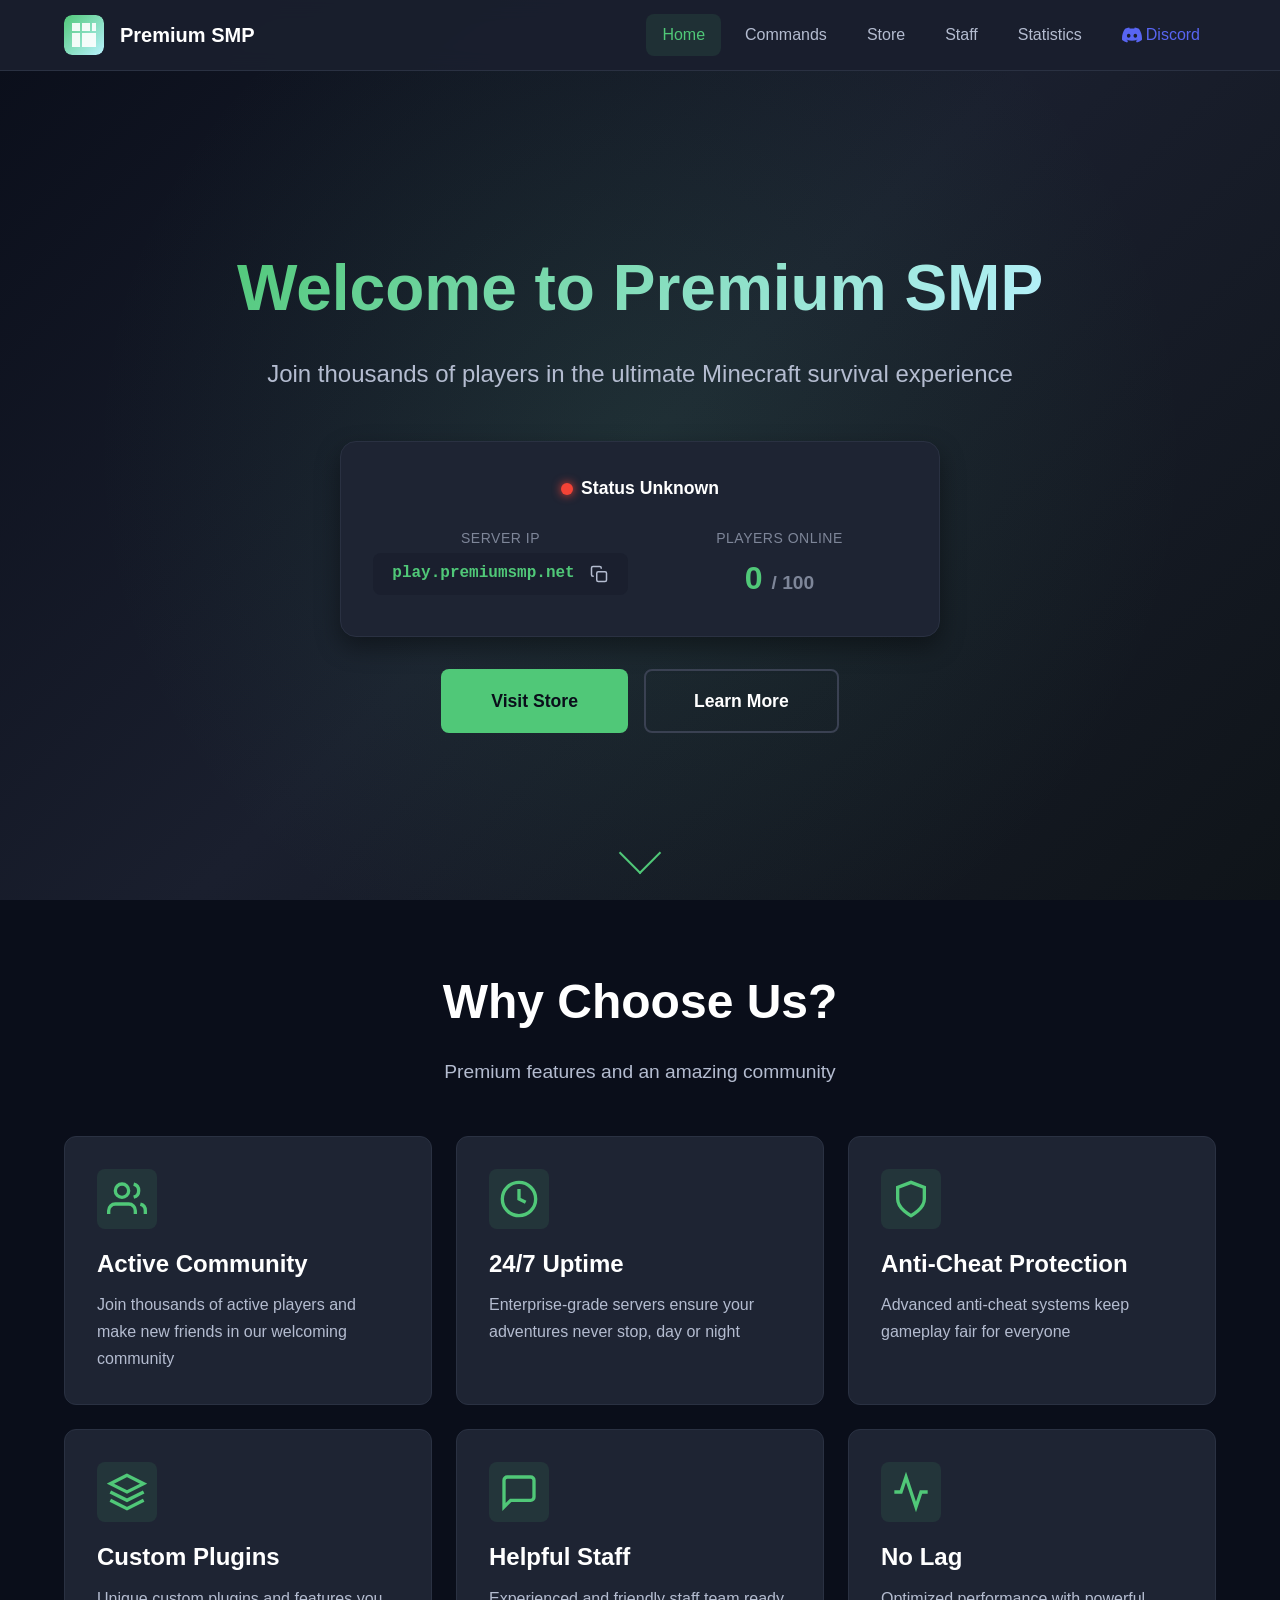
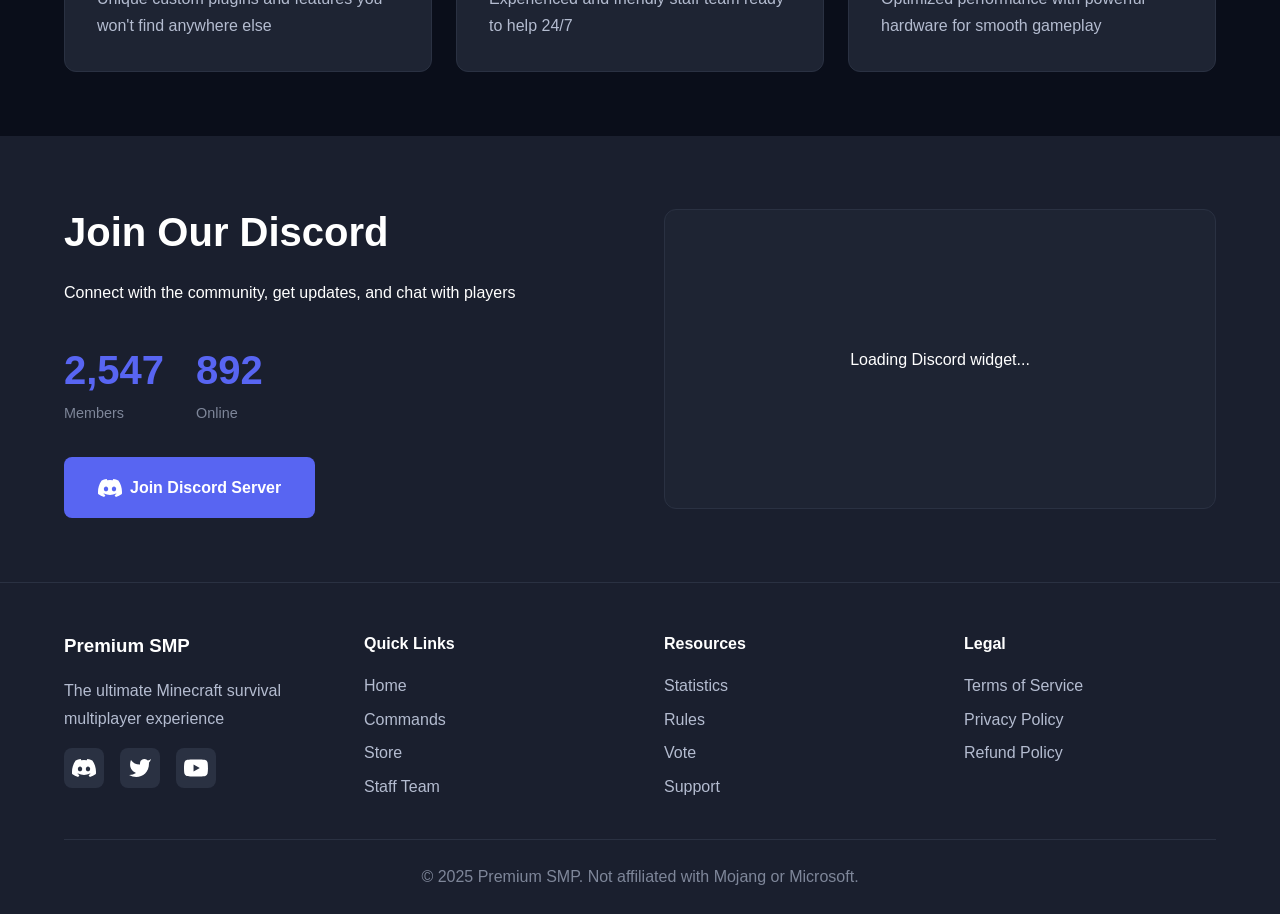
==== index.html @ baafb139 "Finished The full project" ====
<!DOCTYPE html>
<html lang="en">
<head>
    <meta charset="UTF-8">
    <meta name="viewport" content="width=device-width, initial-scale=1.0">
    <meta name="description" content="Join our premium Minecraft SMP server - Active community, custom features, and epic adventures await!">
    <meta name="keywords" content="Minecraft, SMP, server, multiplayer, gaming, community">
    <meta name="author" content="Premium Minecraft SMP">

    <!-- Open Graph Meta Tags for Social Sharing -->
    <meta property="og:title" content="Premium Minecraft SMP - Join Our Community">
    <meta property="og:description" content="Experience the best Minecraft SMP server with custom features, active staff, and an amazing community.">
    <meta property="og:type" content="website">

    <title>Premium Minecraft SMP - Join Our Community</title>
    <link rel="icon" type="image/svg+xml" href="./public/favicon.svg">
    <link rel="stylesheet" href="./style.css">
</head>
<body>
    <!-- Navigation Bar -->
    <nav class="navbar" id="navbar">
        <div class="container nav-container">
            <div class="nav-brand">
                <a href="./index.html"><img src="./public/logo.svg" alt="Server Logo" class="nav-logo"></a>
                <a href="./index.html"><span class="nav-title">Premium SMP</span></a>
            </div>

            <button class="nav-toggle" id="navToggle" aria-label="Toggle navigation">
                <span></span>
                <span></span>
                <span></span>
            </button>

            <ul class="nav-menu" id="navMenu">
                <li><a href="/" class="nav-link active">Home</a></li>
                <li><a href="/commands.html" class="nav-link">Commands</a></li>
                <li><a href="/store.html" class="nav-link">Store</a></li>
                <li><a href="/staff.html" class="nav-link">Staff</a></li>
                <li><a href="/stats.html" class="nav-link">Statistics</a></li>
                <li><a href="#" class="nav-link discord-link" id="discordLink">
                    <svg class="discord-icon" width="20" height="20" viewBox="0 0 24 24" fill="currentColor">
                        <path d="M20.317 4.492c-1.53-.69-3.17-1.2-4.885-1.49a.075.075 0 0 0-.079.036c-.21.369-.444.85-.608 1.23a18.566 18.566 0 0 0-5.487 0 12.36 12.36 0 0 0-.617-1.23A.077.077 0 0 0 8.562 3c-1.714.29-3.354.8-4.885 1.491a.07.07 0 0 0-.032.027C.533 9.093-.32 13.555.099 17.961a.08.08 0 0 0 .031.055 20.03 20.03 0 0 0 5.993 2.98.078.078 0 0 0 .084-.026 13.83 13.83 0 0 0 1.226-1.963.074.074 0 0 0-.041-.104 13.201 13.201 0 0 1-1.872-.878.075.075 0 0 1-.008-.125c.126-.093.252-.19.372-.287a.075.075 0 0 1 .078-.01c3.927 1.764 8.18 1.764 12.061 0a.075.075 0 0 1 .079.009c.12.098.245.195.372.288a.075.075 0 0 1-.006.125c-.598.344-1.22.635-1.873.877a.075.075 0 0 0-.041.105c.36.687.772 1.341 1.225 1.962a.077.077 0 0 0 .084.028 19.963 19.963 0 0 0 6.002-2.981.076.076 0 0 0 .032-.054c.5-5.094-.838-9.52-3.549-13.442a.06.06 0 0 0-.031-.028zM8.02 15.278c-1.182 0-2.157-1.069-2.157-2.38 0-1.312.956-2.38 2.157-2.38 1.21 0 2.176 1.077 2.157 2.38 0 1.312-.956 2.38-2.157 2.38zm7.975 0c-1.183 0-2.157-1.069-2.157-2.38 0-1.312.955-2.38 2.157-2.38 1.21 0 2.176 1.077 2.157 2.38 0 1.312-.946 2.38-2.157 2.38z"/>
                    </svg>
                    Discord
                </a></li>
            </ul>
        </div>
    </nav>

    <!-- Hero Section -->
    <section class="hero">
        <div class="hero-background"></div>
        <div class="container hero-content">
            <h1 class="hero-title">Welcome to Premium SMP</h1>
            <p class="hero-subtitle">Join thousands of players in the ultimate Minecraft survival experience</p>

            <!-- Server Status Card -->
            <div class="server-status-card">
                <div class="status-indicator">
                    <span class="status-dot" id="statusDot"></span>
                    <span class="status-text" id="statusText">Checking...</span>
                </div>

                <div class="server-info">
                    <div class="server-ip">
                        <label>Server IP</label>
                        <div class="ip-container">
                            <code id="serverIp">play.premiumsmp.net</code>
                            <button class="btn-copy" id="copyIpBtn" aria-label="Copy server IP">
                                <svg width="18" height="18" viewBox="0 0 24 24" fill="none" stroke="currentColor" stroke-width="2">
                                    <rect x="9" y="9" width="13" height="13" rx="2" ry="2"></rect>
                                    <path d="M5 15H4a2 2 0 0 1-2-2V4a2 2 0 0 1 2-2h9a2 2 0 0 1 2 2v1"></path>
                                </svg>
                            </button>
                        </div>
                    </div>

                    <div class="player-count">
                        <label>Players Online</label>
                        <div class="count-display">
                            <span class="count" id="playerCount">0</span>
                            <span class="count-max">/ <span id="maxPlayers">100</span></span>
                        </div>
                    </div>
                </div>
            </div>

            <div class="hero-actions">
                <a href="/store.html" class="btn btn-primary btn-large">Visit Store</a>
                <a href="#features" class="btn btn-secondary btn-large">Learn More</a>
            </div>
        </div>

        <!-- Scroll Indicator -->
        <div class="scroll-indicator">
            <div class="scroll-arrow"></div>
        </div>
    </section>

    <!-- Features Section -->
    <section class="section features-section" id="features">
        <div class="container">
            <h2 class="section-title">Why Choose Us?</h2>
            <p class="section-subtitle">Premium features and an amazing community</p>

            <div class="features-grid">
                <div class="feature-card">
                    <div class="feature-icon">
                        <svg width="40" height="40" viewBox="0 0 24 24" fill="none" stroke="currentColor" stroke-width="2">
                            <path d="M17 21v-2a4 4 0 0 0-4-4H5a4 4 0 0 0-4 4v2"></path>
                            <circle cx="9" cy="7" r="4"></circle>
                            <path d="M23 21v-2a4 4 0 0 0-3-3.87"></path>
                            <path d="M16 3.13a4 4 0 0 1 0 7.75"></path>
                        </svg>
                    </div>
                    <h3>Active Community</h3>
                    <p>Join thousands of active players and make new friends in our welcoming community</p>
                </div>

                <div class="feature-card">
                    <div class="feature-icon">
                        <svg width="40" height="40" viewBox="0 0 24 24" fill="none" stroke="currentColor" stroke-width="2">
                            <circle cx="12" cy="12" r="10"></circle>
                            <polyline points="12 6 12 12 16 14"></polyline>
                        </svg>
                    </div>
                    <h3>24/7 Uptime</h3>
                    <p>Enterprise-grade servers ensure your adventures never stop, day or night</p>
                </div>

                <div class="feature-card">
                    <div class="feature-icon">
                        <svg width="40" height="40" viewBox="0 0 24 24" fill="none" stroke="currentColor" stroke-width="2">
                            <path d="M12 22s8-4 8-10V5l-8-3-8 3v7c0 6 8 10 8 10z"></path>
                        </svg>
                    </div>
                    <h3>Anti-Cheat Protection</h3>
                    <p>Advanced anti-cheat systems keep gameplay fair for everyone</p>
                </div>

                <div class="feature-card">
                    <div class="feature-icon">
                        <svg width="40" height="40" viewBox="0 0 24 24" fill="none" stroke="currentColor" stroke-width="2">
                            <polygon points="12 2 2 7 12 12 22 7 12 2"></polygon>
                            <polyline points="2 17 12 22 22 17"></polyline>
                            <polyline points="2 12 12 17 22 12"></polyline>
                        </svg>
                    </div>
                    <h3>Custom Plugins</h3>
                    <p>Unique custom plugins and features you won't find anywhere else</p>
                </div>

                <div class="feature-card">
                    <div class="feature-icon">
                        <svg width="40" height="40" viewBox="0 0 24 24" fill="none" stroke="currentColor" stroke-width="2">
                            <path d="M21 15a2 2 0 0 1-2 2H7l-4 4V5a2 2 0 0 1 2-2h14a2 2 0 0 1 2 2z"></path>
                        </svg>
                    </div>
                    <h3>Helpful Staff</h3>
                    <p>Experienced and friendly staff team ready to help 24/7</p>
                </div>

                <div class="feature-card">
                    <div class="feature-icon">
                        <svg width="40" height="40" viewBox="0 0 24 24" fill="none" stroke="currentColor" stroke-width="2">
                            <polyline points="22 12 18 12 15 21 9 3 6 12 2 12"></polyline>
                        </svg>
                    </div>
                    <h3>No Lag</h3>
                    <p>Optimized performance with powerful hardware for smooth gameplay</p>
                </div>
            </div>
        </div>
    </section>

    <!-- Discord Section -->
    <section class="section discord-section">
        <div class="container">
            <div class="discord-content">
                <div class="discord-info">
                    <h2>Join Our Discord</h2>
                    <p>Connect with the community, get updates, and chat with players</p>

                    <div class="discord-stats">
                        <div class="discord-stat">
                            <span class="stat-value" id="discordMembers">0</span>
                            <span class="stat-label">Members</span>
                        </div>
                        <div class="discord-stat">
                            <span class="stat-value" id="discordOnline">0</span>
                            <span class="stat-label">Online</span>
                        </div>
                    </div>

                    <a href="#" class="btn btn-discord" id="joinDiscordBtn">
                        <svg width="24" height="24" viewBox="0 0 24 24" fill="currentColor">
                            <path d="M20.317 4.492c-1.53-.69-3.17-1.2-4.885-1.49a.075.075 0 0 0-.079.036c-.21.369-.444.85-.608 1.23a18.566 18.566 0 0 0-5.487 0 12.36 12.36 0 0 0-.617-1.23A.077.077 0 0 0 8.562 3c-1.714.29-3.354.8-4.885 1.491a.07.07 0 0 0-.032.027C.533 9.093-.32 13.555.099 17.961a.08.08 0 0 0 .031.055 20.03 20.03 0 0 0 5.993 2.98.078.078 0 0 0 .084-.026 13.83 13.83 0 0 0 1.226-1.963.074.074 0 0 0-.041-.104 13.201 13.201 0 0 1-1.872-.878.075.075 0 0 1-.008-.125c.126-.093.252-.19.372-.287a.075.075 0 0 1 .078-.01c3.927 1.764 8.18 1.764 12.061 0a.075.075 0 0 1 .079.009c.12.098.245.195.372.288a.075.075 0 0 1-.006.125c-.598.344-1.22.635-1.873.877a.075.075 0 0 0-.041.105c.36.687.772 1.341 1.225 1.962a.077.077 0 0 0 .084.028 19.963 19.963 0 0 0 6.002-2.981.076.076 0 0 0 .032-.054c.5-5.094-.838-9.52-3.549-13.442a.06.06 0 0 0-.031-.028zM8.02 15.278c-1.182 0-2.157-1.069-2.157-2.38 0-1.312.956-2.38 2.157-2.38 1.21 0 2.176 1.077 2.157 2.38 0 1.312-.956 2.38-2.157 2.38zm7.975 0c-1.183 0-2.157-1.069-2.157-2.38 0-1.312.955-2.38 2.157-2.38 1.21 0 2.176 1.077 2.157 2.38 0 1.312-.946 2.38-2.157 2.38z"/>
                        </svg>
                        Join Discord Server
                    </a>
                </div>

                <div class="discord-preview">
                    <div class="discord-widget" id="discordWidget">
                        <div class="widget-loading">Loading Discord widget...</div>
                    </div>
                </div>
            </div>
        </div>
    </section>

    <!-- Footer -->
    <footer class="footer">
        <div class="container">
            <div class="footer-content">
                <div class="footer-section">
                    <h3>Premium SMP</h3>
                    <p>The ultimate Minecraft survival multiplayer experience</p>
                    <div class="social-links">
                        <a href="#" aria-label="Discord">
                            <svg width="24" height="24" viewBox="0 0 24 24" fill="currentColor">
                                <path d="M20.317 4.492c-1.53-.69-3.17-1.2-4.885-1.49a.075.075 0 0 0-.079.036c-.21.369-.444.85-.608 1.23a18.566 18.566 0 0 0-5.487 0 12.36 12.36 0 0 0-.617-1.23A.077.077 0 0 0 8.562 3c-1.714.29-3.354.8-4.885 1.491a.07.07 0 0 0-.032.027C.533 9.093-.32 13.555.099 17.961a.08.08 0 0 0 .031.055 20.03 20.03 0 0 0 5.993 2.98.078.078 0 0 0 .084-.026 13.83 13.83 0 0 0 1.226-1.963.074.074 0 0 0-.041-.104 13.201 13.201 0 0 1-1.872-.878.075.075 0 0 1-.008-.125c.126-.093.252-.19.372-.287a.075.075 0 0 1 .078-.01c3.927 1.764 8.18 1.764 12.061 0a.075.075 0 0 1 .079.009c.12.098.245.195.372.288a.075.075 0 0 1-.006.125c-.598.344-1.22.635-1.873.877a.075.075 0 0 0-.041.105c.36.687.772 1.341 1.225 1.962a.077.077 0 0 0 .084.028 19.963 19.963 0 0 0 6.002-2.981.076.076 0 0 0 .032-.054c.5-5.094-.838-9.52-3.549-13.442a.06.06 0 0 0-.031-.028zM8.02 15.278c-1.182 0-2.157-1.069-2.157-2.38 0-1.312.956-2.38 2.157-2.38 1.21 0 2.176 1.077 2.157 2.38 0 1.312-.956 2.38-2.157 2.38zm7.975 0c-1.183 0-2.157-1.069-2.157-2.38 0-1.312.955-2.38 2.157-2.38 1.21 0 2.176 1.077 2.157 2.38 0 1.312-.946 2.38-2.157 2.38z"/>
                            </svg>
                        </a>
                        <a href="#" aria-label="Twitter">
                            <svg width="24" height="24" viewBox="0 0 24 24" fill="currentColor">
                                <path d="M23 3a10.9 10.9 0 01-3.14 1.53 4.48 4.48 0 00-7.86 3v1A10.66 10.66 0 013 4s-4 9 5 13a11.64 11.64 0 01-7 2c9 5 20 0 20-11.5a4.5 4.5 0 00-.08-.83A7.72 7.72 0 0023 3z"/>
                            </svg>
                        </a>
                        <a href="#" aria-label="YouTube">
                            <svg width="24" height="24" viewBox="0 0 24 24" fill="currentColor">
                                <path d="M23.498 6.186a3.016 3.016 0 0 0-2.122-2.136C19.505 3.545 12 3.545 12 3.545s-7.505 0-9.377.505A3.017 3.017 0 0 0 .502 6.186C0 8.07 0 12 0 12s0 3.93.502 5.814a3.016 3.016 0 0 0 2.122 2.136c1.871.505 9.376.505 9.376.505s7.505 0 9.377-.505a3.015 3.015 0 0 0 2.122-2.136C24 15.93 24 12 24 12s0-3.93-.502-5.814zM9.545 15.568V8.432L15.818 12l-6.273 3.568z"/>
                            </svg>
                        </a>
                    </div>
                </div>

                <div class="footer-section">
                    <h4>Quick Links</h4>
                    <ul class="footer-links">
                        <li><a href="/">Home</a></li>
                        <li><a href="/commands.html">Commands</a></li>
                        <li><a href="/store.html">Store</a></li>
                        <li><a href="/staff.html">Staff Team</a></li>
                    </ul>
                </div>

                <div class="footer-section">
                    <h4>Resources</h4>
                    <ul class="footer-links">
                        <li><a href="/stats.html">Statistics</a></li>
                        <li><a href="#">Rules</a></li>
                        <li><a href="#">Vote</a></li>
                        <li><a href="#">Support</a></li>
                    </ul>
                </div>

                <div class="footer-section">
                    <h4>Legal</h4>
                    <ul class="footer-links">
                        <li><a href="#">Terms of Service</a></li>
                        <li><a href="#">Privacy Policy</a></li>
                        <li><a href="#">Refund Policy</a></li>
                    </ul>
                </div>
            </div>

            <div class="footer-bottom">
                <p>&copy; 2025 Premium SMP. Not affiliated with Mojang or Microsoft.</p>
            </div>
        </div>
    </footer>

    <!-- Notification Popup -->
    <div class="notification" id="notification">
        <div class="notification-content">
            <span class="notification-message" id="notificationMessage"></span>
            <button class="notification-close" id="notificationClose">&times;</button>
        </div>
    </div>

    <!-- Announcement Popup -->
    <div class="popup-overlay" id="announcementPopup">
        <div class="popup-content">
            <button class="popup-close" id="popupClose">&times;</button>
            <div class="popup-body">
                <h2>Welcome to Premium SMP!</h2>
                <p>Join our community today and get a special starter kit for free!</p>
                <div class="popup-actions">
                    <a href="/store.html" class="btn btn-primary">Visit Store</a>
                    <button class="btn btn-secondary" id="dismissPopup">Maybe Later</button>
                </div>
            </div>
        </div>
    </div>

    <script src="./main.js"></script>
</body>
</html>
---- style.css ----
:root {
  --color-primary: #50C878;
  --color-primary-dark: #3da860;
  --color-primary-light: #6fd48f;
  --color-secondary: #B9F2FF;
  --color-secondary-dark: #90c9d4;
  --color-accent: #FFD700;
  --color-success: #4CAF50;
  --color-warning: #FF9800;
  --color-error: #F44336;
  --color-discord: #5865F2;
  --color-bg-primary: #0a0e1a;
  --color-bg-secondary: #1a1f2e;
  --color-bg-tertiary: #252b3d;
  --color-bg-card: #1e2433;
  --color-bg-hover: #2a3142;
  --color-text-primary: #ffffff;
  --color-text-secondary: #b4bcd0;
  --color-text-tertiary: #7e8699;
  --color-text-muted: #5a6178;
  --color-border: #2a3142;
  --color-border-light: #3a4152;
  --font-primary: -apple-system, BlinkMacSystemFont, 'Segoe UI', 'Roboto', 'Oxygen', 'Ubuntu', 'Cantarell', 'Fira Sans', 'Droid Sans', 'Helvetica Neue', sans-serif;
  --font-gaming: 'Minecraft', 'Press Start 2P', monospace, var(--font-primary);
  --spacing-xs: 4px;
  --spacing-sm: 8px;
  --spacing-md: 16px;
  --spacing-lg: 24px;
  --spacing-xl: 32px;
  --spacing-2xl: 48px;
  --spacing-3xl: 64px;
  --radius-sm: 4px;
  --radius-md: 8px;
  --radius-lg: 12px;
  --radius-xl: 16px;
  --shadow-sm: 0 1px 3px rgba(0, 0, 0, 0.2);
  --shadow-md: 0 4px 6px rgba(0, 0, 0, 0.3);
  --shadow-lg: 0 10px 25px rgba(0, 0, 0, 0.4);
  --shadow-xl: 0 20px 40px rgba(0, 0, 0, 0.5);
  --transition-fast: 150ms ease;
  --transition-normal: 250ms ease;
  --transition-slow: 350ms ease;
  --z-dropdown: 1000;
  --z-modal: 2000;
  --z-notification: 3000;
  --z-tooltip: 4000;
}

* {
  margin: 0;
  padding: 0;
  box-sizing: border-box;
}

html {
  scroll-behavior: smooth;
  font-size: 16px;
}

body {
  font-family: var(--font-primary);
  background-color: var(--color-bg-primary);
  color: var(--color-text-primary);
  line-height: 1.6;
  overflow-x: hidden;
  -webkit-font-smoothing: antialiased;
  -moz-osx-font-smoothing: grayscale;
}

.container {
  max-width: 1200px;
  margin: 0 auto;
  padding: 0 var(--spacing-lg);
}

img {
  max-width: 100%;
  height: auto;
  display: block;
}

a {
  text-decoration: none;
  color: inherit;
  transition: color var(--transition-fast);
}

button {
  font-family: inherit;
  border: none;
  cursor: pointer;
  transition: all var(--transition-fast);
}

input, textarea, select {
  font-family: inherit;
  font-size: inherit;
}

.navbar {
  position: fixed;
  top: 0;
  left: 0;
  right: 0;
  background: rgba(26, 31, 46, 0.95);
  backdrop-filter: blur(10px);
  border-bottom: 1px solid var(--color-border);
  z-index: 1000;
  transition: background var(--transition-normal);
}

.navbar.scrolled {
  background: rgba(26, 31, 46, 1);
  box-shadow: var(--shadow-md);
}

.nav-container {
  display: flex;
  align-items: center;
  justify-content: space-between;
  height: 70px;
}

.nav-brand {
  display: flex;
  align-items: center;
  gap: var(--spacing-md);
  font-weight: 700;
  font-size: 1.25rem;
}

.nav-logo {
  width: 40px;
  height: 40px;
  border-radius: var(--radius-md);
}

.nav-menu {
  display: flex;
  align-items: center;
  gap: var(--spacing-sm);
  list-style: none;
}

.nav-link {
  padding: var(--spacing-sm) var(--spacing-md);
  border-radius: var(--radius-md);
  color: var(--color-text-secondary);
  font-weight: 500;
  transition: all var(--transition-fast);
  display: flex;
  align-items: center;
  gap: var(--spacing-xs);
}

.nav-link:hover {
  color: var(--color-text-primary);
  background: var(--color-bg-hover);
}

.nav-link.active {
  color: var(--color-primary);
  background: rgba(80, 200, 120, 0.1);
}

.discord-link {
  color: var(--color-discord);
}

.discord-link:hover {
  background: rgba(88, 101, 242, 0.1);
}

.nav-toggle {
  display: none;
  flex-direction: column;
  gap: 5px;
  background: transparent;
  padding: var(--spacing-sm);
}

.nav-toggle span {
  width: 25px;
  height: 2px;
  background: var(--color-text-primary);
  transition: all var(--transition-fast);
  border-radius: 2px;
}

.hero {
  position: relative;
  min-height: 100vh;
  display: flex;
  align-items: center;
  justify-content: center;
  padding-top: 70px;
  overflow: hidden;
}

.hero-background {
  position: absolute;
  top: 0;
  left: 0;
  right: 0;
  bottom: 0;
  background: linear-gradient(135deg, #0a0e1a 0%, #1a1f2e 50%, #0f1419 100%);
  z-index: -1;
}

.hero-background::before {
  content: '';
  position: absolute;
  top: 0;
  left: 0;
  right: 0;
  bottom: 0;
  background: radial-gradient(circle at 50% 50%, rgba(80, 200, 120, 0.1) 0%, transparent 70%);
  animation: pulse 8s ease-in-out infinite;
}

@keyframes pulse {
  0%, 100% { opacity: 0.5; }
  50% { opacity: 1; }
}

.hero-content {
  text-align: center;
  z-index: 1;
  padding: var(--spacing-2xl) 0;
}

.hero-title {
  font-size: clamp(2.5rem, 5vw, 4rem);
  font-weight: 800;
  margin-bottom: var(--spacing-md);
  background: linear-gradient(135deg, var(--color-primary), var(--color-secondary));
  -webkit-background-clip: text;
  -webkit-text-fill-color: transparent;
  background-clip: text;
  animation: fadeInUp 0.8s ease;
}

.hero-subtitle {
  font-size: clamp(1.1rem, 2vw, 1.5rem);
  color: var(--color-text-secondary);
  margin-bottom: var(--spacing-2xl);
  animation: fadeInUp 0.8s ease 0.2s both;
}

@keyframes fadeInUp {
  from {
    opacity: 0;
    transform: translateY(30px);
  }
  to {
    opacity: 1;
    transform: translateY(0);
  }
}

.server-status-card {
  background: var(--color-bg-card);
  border: 1px solid var(--color-border);
  border-radius: var(--radius-xl);
  padding: var(--spacing-xl);
  margin: 0 auto var(--spacing-xl);
  max-width: 600px;
  box-shadow: var(--shadow-lg);
  animation: fadeInUp 0.8s ease 0.4s both;
}

.status-indicator {
  display: flex;
  align-items: center;
  justify-content: center;
  gap: var(--spacing-sm);
  margin-bottom: var(--spacing-lg);
}

.status-dot {
  width: 12px;
  height: 12px;
  border-radius: 50%;
  background: var(--color-success);
  box-shadow: 0 0 10px var(--color-success);
  animation: statusPulse 2s ease-in-out infinite;
}

@keyframes statusPulse {
  0%, 100% { opacity: 1; }
  50% { opacity: 0.5; }
}

.status-dot.offline {
  background: var(--color-error);
  box-shadow: 0 0 10px var(--color-error);
}

.status-text {
  font-weight: 600;
  font-size: 1.1rem;
}

.server-info {
  display: grid;
  grid-template-columns: 1fr 1fr;
  gap: var(--spacing-lg);
}

.server-ip label,
.player-count label {
  display: block;
  color: var(--color-text-tertiary);
  font-size: 0.875rem;
  margin-bottom: var(--spacing-xs);
  text-transform: uppercase;
  letter-spacing: 0.5px;
}

.ip-container {
  display: flex;
  align-items: center;
  gap: var(--spacing-sm);
  background: var(--color-bg-secondary);
  padding: var(--spacing-sm) var(--spacing-md);
  border-radius: var(--radius-md);
}

.ip-container code {
  flex: 1;
  font-family: 'Courier New', monospace;
  font-size: 1rem;
  color: var(--color-primary);
  font-weight: 600;
}

.btn-copy {
  background: transparent;
  color: var(--color-text-secondary);
  padding: var(--spacing-xs);
  border-radius: var(--radius-sm);
  display: flex;
  align-items: center;
}

.btn-copy:hover {
  background: var(--color-bg-hover);
  color: var(--color-primary);
}

.count-display {
  font-size: 2rem;
  font-weight: 700;
  color: var(--color-primary);
}

.count-max {
  font-size: 1.2rem;
  color: var(--color-text-tertiary);
}

.hero-actions {
  display: flex;
  gap: var(--spacing-md);
  justify-content: center;
  flex-wrap: wrap;
  animation: fadeInUp 0.8s ease 0.6s both;
}

.btn {
  padding: var(--spacing-md) var(--spacing-xl);
  border-radius: var(--radius-md);
  font-weight: 600;
  font-size: 1rem;
  display: inline-flex;
  align-items: center;
  justify-content: center;
  gap: var(--spacing-sm);
  cursor: pointer;
  transition: all var(--transition-normal);
  border: 2px solid transparent;
  text-align: center;
  white-space: nowrap;
}

.btn-primary {
  background: var(--color-primary);
  color: var(--color-bg-primary);
}

.btn-primary:hover {
  background: var(--color-primary-dark);
  transform: translateY(-2px);
  box-shadow: 0 10px 20px rgba(80, 200, 120, 0.3);
}

.btn-secondary {
  background: transparent;
  border-color: var(--color-border-light);
  color: var(--color-text-primary);
}

.btn-secondary:hover {
  background: var(--color-bg-hover);
  border-color: var(--color-primary);
}

.btn-discord {
  background: var(--color-discord);
  color: white;
}

.btn-discord:hover {
  background: #4752c4;
  transform: translateY(-2px);
  box-shadow: 0 10px 20px rgba(88, 101, 242, 0.3);
}

.btn-large {
  padding: var(--spacing-md) var(--spacing-2xl);
  font-size: 1.1rem;
}

.btn-block {
  width: 100%;
}

.btn:disabled {
  opacity: 0.5;
  cursor: not-allowed;
  transform: none !important;
}

.scroll-indicator {
  position: absolute;
  bottom: var(--spacing-xl);
  left: 50%;
  transform: translateX(-50%);
  animation: bounce 2s infinite;
}

@keyframes bounce {
  0%, 100% { transform: translateX(-50%) translateY(0); }
  50% { transform: translateX(-50%) translateY(-10px); }
}

.scroll-arrow {
  width: 30px;
  height: 30px;
  border-left: 2px solid var(--color-primary);
  border-bottom: 2px solid var(--color-primary);
  transform: rotate(-45deg);
}

.section {
  padding: var(--spacing-3xl) 0;
}

.section-title {
  font-size: clamp(2rem, 4vw, 3rem);
  font-weight: 700;
  text-align: center;
  margin-bottom: var(--spacing-md);
}

.section-subtitle {
  text-align: center;
  color: var(--color-text-secondary);
  font-size: 1.2rem;
  margin-bottom: var(--spacing-2xl);
}

.features-grid {
  display: grid;
  grid-template-columns: repeat(auto-fit, minmax(300px, 1fr));
  gap: var(--spacing-lg);
}

.feature-card {
  background: var(--color-bg-card);
  border: 1px solid var(--color-border);
  border-radius: var(--radius-lg);
  padding: var(--spacing-xl);
  transition: all var(--transition-normal);
}

.feature-card:hover {
  transform: translateY(-5px);
  border-color: var(--color-primary);
  box-shadow: var(--shadow-lg);
}

.feature-icon {
  width: 60px;
  height: 60px;
  background: rgba(80, 200, 120, 0.1);
  border-radius: var(--radius-md);
  display: flex;
  align-items: center;
  justify-content: center;
  margin-bottom: var(--spacing-md);
  color: var(--color-primary);
}

.feature-card h3 {
  font-size: 1.5rem;
  margin-bottom: var(--spacing-sm);
}

.feature-card p {
  color: var(--color-text-secondary);
  line-height: 1.7;
}

.discord-section {
  background: var(--color-bg-secondary);
}

.discord-content {
  display: grid;
  grid-template-columns: 1fr 1fr;
  gap: var(--spacing-2xl);
  align-items: center;
}

.discord-info h2 {
  font-size: 2.5rem;
  margin-bottom: var(--spacing-md);
}

.discord-stats {
  display: flex;
  gap: var(--spacing-xl);
  margin: var(--spacing-xl) 0;
}

.discord-stat {
  display: flex;
  flex-direction: column;
}

.stat-value {
  font-size: 2.5rem;
  font-weight: 700;
  color: var(--color-discord);
}

.stat-label {
  color: var(--color-text-tertiary);
  font-size: 0.9rem;
}

.discord-widget {
  background: var(--color-bg-card);
  border: 1px solid var(--color-border);
  border-radius: var(--radius-lg);
  padding: var(--spacing-xl);
  min-height: 300px;
  display: flex;
  align-items: center;
  justify-content: center;
}

.footer {
  background: var(--color-bg-secondary);
  border-top: 1px solid var(--color-border);
  padding: var(--spacing-2xl) 0 var(--spacing-lg);
}

.footer-content {
  display: grid;
  grid-template-columns: repeat(auto-fit, minmax(200px, 1fr));
  gap: var(--spacing-2xl);
  margin-bottom: var(--spacing-xl);
}

.footer-section h3, .footer-section h4 {
  margin-bottom: var(--spacing-md);
}

.footer-section p {
  color: var(--color-text-secondary);
  line-height: 1.7;
}

.footer-links {
  list-style: none;
}

.footer-links li {
  margin-bottom: var(--spacing-sm);
}

.footer-links a {
  color: var(--color-text-secondary);
  transition: color var(--transition-fast);
}

.footer-links a:hover {
  color: var(--color-primary);
}

.social-links {
  display: flex;
  gap: var(--spacing-md);
  margin-top: var(--spacing-md);
}

.social-links a {
  width: 40px;
  height: 40px;
  background: var(--color-bg-hover);
  border-radius: var(--radius-md);
  display: flex;
  align-items: center;
  justify-content: center;
  transition: all var(--transition-fast);
}

.social-links a:hover {
  background: var(--color-primary);
  transform: translateY(-3px);
}

.footer-bottom {
  text-align: center;
  padding-top: var(--spacing-lg);
  border-top: 1px solid var(--color-border);
  color: var(--color-text-tertiary);
}

.notification {
  position: fixed;
  top: 90px;
  right: var(--spacing-lg);
  background: var(--color-bg-card);
  border: 1px solid var(--color-border);
  border-radius: var(--radius-lg);
  padding: var(--spacing-md) var(--spacing-lg);
  box-shadow: var(--shadow-lg);
  z-index: var(--z-notification);
  transform: translateX(400px);
  transition: transform var(--transition-normal);
  max-width: 350px;
}

.notification.show {
  transform: translateX(0);
}

.notification.success {
  border-color: var(--color-success);
}

.notification.error {
  border-color: var(--color-error);
}

.notification-content {
  display: flex;
  align-items: center;
  justify-content: space-between;
  gap: var(--spacing-md);
}

.notification-close {
  background: transparent;
  color: var(--color-text-secondary);
  font-size: 1.5rem;
  padding: 0;
  width: 24px;
  height: 24px;
  display: flex;
  align-items: center;
  justify-content: center;
  border-radius: var(--radius-sm);
}

.notification-close:hover {
  background: var(--color-bg-hover);
}

.popup-overlay {
  position: fixed;
  top: 0;
  left: 0;
  right: 0;
  bottom: 0;
  background: rgba(0, 0, 0, 0.8);
  z-index: var(--z-modal);
  display: flex;
  align-items: center;
  justify-content: center;
  opacity: 0;
  pointer-events: none;
  transition: opacity var(--transition-normal);
  padding: var(--spacing-lg);
}

.popup-overlay.show {
  opacity: 1;
  pointer-events: auto;
}

.popup-content {
  background: var(--color-bg-card);
  border: 1px solid var(--color-border);
  border-radius: var(--radius-xl);
  max-width: 500px;
  width: 100%;
  position: relative;
  transform: scale(0.9);
  transition: transform var(--transition-normal);
}

.popup-overlay.show .popup-content {
  transform: scale(1);
}

.popup-close {
  position: absolute;
  top: var(--spacing-md);
  right: var(--spacing-md);
  background: var(--color-bg-hover);
  color: var(--color-text-secondary);
  width: 36px;
  height: 36px;
  border-radius: var(--radius-md);
  font-size: 1.5rem;
  display: flex;
  align-items: center;
  justify-content: center;
}

.popup-close:hover {
  background: var(--color-error);
  color: white;
}

.popup-body {
  padding: var(--spacing-2xl);
}

.popup-body h2 {
  margin-bottom: var(--spacing-md);
}

.popup-body p {
  color: var(--color-text-secondary);
  margin-bottom: var(--spacing-xl);
  line-height: 1.7;
}

.popup-actions {
  display: flex;
  gap: var(--spacing-md);
}

.page-header {
  background: var(--color-bg-secondary);
  padding: calc(70px + var(--spacing-2xl)) 0 var(--spacing-2xl);
  text-align: center;
  border-bottom: 1px solid var(--color-border);
}

.page-header h1 {
  font-size: clamp(2rem, 4vw, 3rem);
  margin-bottom: var(--spacing-sm);
}

.page-header p {
  color: var(--color-text-secondary);
  font-size: 1.2rem;
}

.commands-controls {
  display: flex;
  flex-direction: column;
  gap: var(--spacing-lg);
  margin-bottom: var(--spacing-xl);
}

.search-box {
  position: relative;
  max-width: 500px;
  margin: 0 auto;
  width: 100%;
}

.search-icon {
  position: absolute;
  left: var(--spacing-md);
  top: 50%;
  transform: translateY(-50%);
  color: var(--color-text-tertiary);
  pointer-events: none;
}

.search-input {
  width: 100%;
  padding: var(--spacing-md) var(--spacing-md) var(--spacing-md) calc(var(--spacing-md) * 3);
  background: var(--color-bg-card);
  border: 1px solid var(--color-border);
  border-radius: var(--radius-md);
  color: var(--color-text-primary);
  font-size: 1rem;
  transition: all var(--transition-fast);
}

.search-input:focus {
  outline: none;
  border-color: var(--color-primary);
  box-shadow: 0 0 0 3px rgba(80, 200, 120, 0.1);
}

.category-filters {
  display: flex;
  gap: var(--spacing-sm);
  justify-content: center;
  flex-wrap: wrap;
}

.filter-btn, .category-btn, .tab-btn {
  padding: var(--spacing-sm) var(--spacing-lg);
  background: var(--color-bg-card);
  border: 1px solid var(--color-border);
  border-radius: var(--radius-md);
  color: var(--color-text-secondary);
  font-weight: 500;
  transition: all var(--transition-fast);
}

.filter-btn:hover, .category-btn:hover, .tab-btn:hover {
  background: var(--color-bg-hover);
  border-color: var(--color-primary);
  color: var(--color-text-primary);
}

.filter-btn.active, .category-btn.active, .tab-btn.active {
  background: var(--color-primary);
  border-color: var(--color-primary);
  color: var(--color-bg-primary);
}

.commands-list {
  display: grid;
  gap: var(--spacing-md);
}

.command-card {
  background: var(--color-bg-card);
  border: 1px solid var(--color-border);
  border-radius: var(--radius-lg);
  padding: var(--spacing-lg);
  transition: all var(--transition-fast);
}

.command-card:hover {
  border-color: var(--color-primary);
  box-shadow: var(--shadow-md);
}

.command-header {
  display: flex;
  align-items: center;
  justify-content: space-between;
  margin-bottom: var(--spacing-sm);
  flex-wrap: wrap;
  gap: var(--spacing-sm);
}

.command-header h3 {
  color: var(--color-primary);
  font-family: 'Courier New', monospace;
}

.command-badge {
  padding: var(--spacing-xs) var(--spacing-md);
  border-radius: var(--radius-sm);
  font-size: 0.75rem;
  font-weight: 600;
  text-transform: uppercase;
}

.badge-essential {
  background: rgba(80, 200, 120, 0.2);
  color: var(--color-primary);
}

.badge-economy {
  background: rgba(255, 215, 0, 0.2);
  color: var(--color-accent);
}

.badge-teleport {
  background: rgba(185, 242, 255, 0.2);
  color: var(--color-secondary);
}

.badge-social {
  background: rgba(88, 101, 242, 0.2);
  color: var(--color-discord);
}

.badge-admin {
  background: rgba(244, 67, 54, 0.2);
  color: var(--color-error);
}

.command-description {
  color: var(--color-text-secondary);
  margin-bottom: var(--spacing-md);
}

.command-usage, .command-examples {
  margin-top: var(--spacing-sm);
}

.command-usage code, .command-examples code {
  background: var(--color-bg-secondary);
  padding: var(--spacing-xs) var(--spacing-sm);
  border-radius: var(--radius-sm);
  font-family: 'Courier New', monospace;
  color: var(--color-primary);
}

.command-examples ul {
  margin-top: var(--spacing-sm);
  padding-left: var(--spacing-lg);
  color: var(--color-text-tertiary);
}

.no-results {
  text-align: center;
  padding: var(--spacing-3xl) 0;
  color: var(--color-text-tertiary);
}

.no-results svg {
  margin: 0 auto var(--spacing-lg);
  opacity: 0.5;
}

.store-layout {
  display: grid;
  grid-template-columns: 350px 1fr;
  gap: var(--spacing-xl);
  align-items: start;
}

.store-sidebar {
  position: sticky;
  top: 100px;
  display: flex;
  flex-direction: column;
  gap: var(--spacing-lg);
}

.cart-widget {
  background: var(--color-bg-card);
  border: 1px solid var(--color-border);
  border-radius: var(--radius-lg);
  padding: var(--spacing-lg);
}

.cart-header {
  display: flex;
  align-items: center;
  justify-content: space-between;
  margin-bottom: var(--spacing-md);
  padding-bottom: var(--spacing-md);
  border-bottom: 1px solid var(--color-border);
}

.cart-count {
  background: var(--color-primary);
  color: var(--color-bg-primary);
  width: 24px;
  height: 24px;
  border-radius: 50%;
  display: flex;
  align-items: center;
  justify-content: center;
  font-size: 0.875rem;
  font-weight: 700;
}

.cart-items {
  min-height: 100px;
  margin-bottom: var(--spacing-md);
}

.cart-empty {
  text-align: center;
  color: var(--color-text-tertiary);
  padding: var(--spacing-lg) 0;
}

.cart-item {
  display: flex;
  justify-content: space-between;
  align-items: start;
  padding: var(--spacing-sm) 0;
  border-bottom: 1px solid var(--color-border);
  margin-bottom: var(--spacing-sm);
}

.cart-item-info h4 {
  font-size: 0.9rem;
  margin-bottom: var(--spacing-xs);
}

.cart-item-price {
  font-weight: 700;
  color: var(--color-primary);
}

.cart-item-remove {
  background: transparent;
  color: var(--color-error);
  padding: var(--spacing-xs);
  font-size: 1.2rem;
}

.cart-total {
  display: flex;
  justify-content: space-between;
  align-items: center;
  padding: var(--spacing-md) 0;
  border-top: 1px solid var(--color-border);
  font-size: 1.2rem;
  font-weight: 700;
}

.total-price {
  color: var(--color-primary);
}

.store-info h4 {
  margin-bottom: var(--spacing-md);
}

.store-info {
  background: var(--color-bg-card);
  border: 1px solid var(--color-border);
  border-radius: var(--radius-lg);
  padding: var(--spacing-lg);
}

.payment-methods {
  display: flex;
  flex-direction: column;
  gap: var(--spacing-sm);
}

.payment-methods span {
  padding: var(--spacing-sm);
  background: var(--color-bg-secondary);
  border-radius: var(--radius-sm);
  text-align: center;
  font-size: 0.875rem;
}

.store-categories {
  display: flex;
  gap: var(--spacing-sm);
  margin-bottom: var(--spacing-xl);
  flex-wrap: wrap;
}

.products-grid {
  display: grid;
  grid-template-columns: repeat(auto-fill, minmax(300px, 1fr));
  gap: var(--spacing-lg);
}

.product-card {
  background: var(--color-bg-card);
  border: 1px solid var(--color-border);
  border-radius: var(--radius-lg);
  padding: var(--spacing-xl);
  position: relative;
  transition: all var(--transition-normal);
}

.product-card:hover {
  transform: translateY(-5px);
  box-shadow: var(--shadow-lg);
}

.product-badge {
  position: absolute;
  top: var(--spacing-md);
  right: var(--spacing-md);
  background: var(--color-primary);
  color: var(--color-bg-primary);
  padding: var(--spacing-xs) var(--spacing-md);
  border-radius: var(--radius-sm);
  font-size: 0.75rem;
  font-weight: 700;
  text-transform: uppercase;
}

.badge-best {
  background: var(--color-accent);
}

.badge-ultimate {
  background: linear-gradient(135deg, var(--color-primary), var(--color-secondary));
}

.product-header {
  margin-bottom: var(--spacing-lg);
  padding: var(--spacing-lg);
  border-radius: var(--radius-md);
  text-align: center;
}

.rank-vip {
  background: linear-gradient(135deg, rgba(80, 200, 120, 0.2), rgba(80, 200, 120, 0.05));
}

.rank-vip-plus {
  background: linear-gradient(135deg, rgba(255, 215, 0, 0.2), rgba(255, 215, 0, 0.05));
}

.rank-mvp {
  background: linear-gradient(135deg, rgba(185, 242, 255, 0.2), rgba(185, 242, 255, 0.05));
}

.product-header h3 {
  font-size: 1.8rem;
  margin-bottom: var(--spacing-sm);
}

.product-price {
  font-size: 2rem;
  font-weight: 700;
  color: var(--color-primary);
}

.product-description {
  color: var(--color-text-secondary);
  margin-bottom: var(--spacing-md);
  line-height: 1.6;
}

.product-features {
  list-style: none;
  margin-bottom: var(--spacing-lg);
}

.product-features li {
  padding: var(--spacing-sm) 0;
  color: var(--color-text-secondary);
  display: flex;
  align-items: center;
  gap: var(--spacing-sm);
}

.product-features li::before {
  content: '✓';
  color: var(--color-primary);
  font-weight: 700;
}

.modal {
  position: fixed;
  top: 0;
  left: 0;
  right: 0;
  bottom: 0;
  background: rgba(0, 0, 0, 0.8);
  z-index: var(--z-modal);
  display: none;
  align-items: center;
  justify-content: center;
  padding: var(--spacing-lg);
}

.modal.show {
  display: flex;
}

.modal-content {
  background: var(--color-bg-card);
  border: 1px solid var(--color-border);
  border-radius: var(--radius-xl);
  max-width: 600px;
  width: 100%;
  max-height: 90vh;
  overflow-y: auto;
}

.modal-header {
  display: flex;
  align-items: center;
  justify-content: space-between;
  padding: var(--spacing-xl);
  border-bottom: 1px solid var(--color-border);
}

.modal-close {
  background: transparent;
  color: var(--color-text-secondary);
  font-size: 1.5rem;
  width: 32px;
  height: 32px;
  border-radius: var(--radius-md);
  display: flex;
  align-items: center;
  justify-content: center;
}

.modal-close:hover {
  background: var(--color-bg-hover);
}

.modal-body {
  padding: var(--spacing-xl);
}

.form-group {
  margin-bottom: var(--spacing-lg);
}

.form-group label {
  display: block;
  margin-bottom: var(--spacing-sm);
  font-weight: 600;
}

.form-group small {
  display: block;
  margin-top: var(--spacing-xs);
  color: var(--color-text-tertiary);
  font-size: 0.875rem;
}

.form-input {
  width: 100%;
  padding: var(--spacing-md);
  background: var(--color-bg-secondary);
  border: 1px solid var(--color-border);
  border-radius: var(--radius-md);
  color: var(--color-text-primary);
  font-size: 1rem;
  transition: all var(--transition-fast);
}

.form-input:focus {
  outline: none;
  border-color: var(--color-primary);
  box-shadow: 0 0 0 3px rgba(80, 200, 120, 0.1);
}

.payment-options {
  display: flex;
  flex-direction: column;
  gap: var(--spacing-sm);
}

.payment-option {
  display: flex;
  align-items: center;
  gap: var(--spacing-sm);
  padding: var(--spacing-md);
  background: var(--color-bg-secondary);
  border: 1px solid var(--color-border);
  border-radius: var(--radius-md);
  cursor: pointer;
  transition: all var(--transition-fast);
}

.payment-option:hover {
  border-color: var(--color-primary);
}

.payment-option input:checked ~ span {
  color: var(--color-primary);
  font-weight: 600;
}

.checkout-summary {
  background: var(--color-bg-secondary);
  padding: var(--spacing-lg);
  border-radius: var(--radius-md);
  margin-bottom: var(--spacing-lg);
}

.checkout-summary h3 {
  margin-bottom: var(--spacing-md);
}

.checkout-total {
  display: flex;
  justify-content: space-between;
  padding-top: var(--spacing-md);
  border-top: 1px solid var(--color-border);
  margin-top: var(--spacing-md);
  font-size: 1.2rem;
}

.staff-category {
  margin-bottom: var(--spacing-3xl);
}

.category-title {
  font-size: 1.8rem;
  margin-bottom: var(--spacing-xl);
  position: relative;
  padding-bottom: var(--spacing-md);
}

.category-title::after {
  content: '';
  position: absolute;
  bottom: 0;
  left: 0;
  width: 60px;
  height: 3px;
  background: var(--color-primary);
  border-radius: 2px;
}

.staff-grid {
  display: grid;
  grid-template-columns: repeat(auto-fill, minmax(280px, 1fr));
  gap: var(--spacing-lg);
}

.staff-card {
  background: var(--color-bg-card);
  border: 1px solid var(--color-border);
  border-radius: var(--radius-lg);
  padding: var(--spacing-xl);
  text-align: center;
  transition: all var(--transition-normal);
}

.staff-card:hover {
  transform: translateY(-5px);
  box-shadow: var(--shadow-lg);
  border-color: var(--color-primary);
}

.staff-avatar {
  width: 100px;
  height: 100px;
  margin: 0 auto var(--spacing-md);
  position: relative;
}

.staff-avatar img {
  width: 100%;
  height: 100%;
  border-radius: var(--radius-lg);
  border: 3px solid var(--color-border);
}

.staff-status {
  position: absolute;
  bottom: 0;
  right: 0;
  width: 24px;
  height: 24px;
  border-radius: 50%;
  border: 3px solid var(--color-bg-card);
}

.staff-status.online {
  background: var(--color-success);
}

.staff-status.offline {
  background: var(--color-text-tertiary);
}

.staff-name {
  font-size: 1.3rem;
  margin-bottom: var(--spacing-xs);
}

.staff-role {
  display: inline-block;
  padding: var(--spacing-xs) var(--spacing-md);
  border-radius: var(--radius-sm);
  font-size: 0.875rem;
  font-weight: 600;
  margin-bottom: var(--spacing-md);
}

.role-owner {
  background: rgba(255, 215, 0, 0.2);
  color: var(--color-accent);
}

.role-admin {
  background: rgba(244, 67, 54, 0.2);
  color: var(--color-error);
}

.role-mod {
  background: rgba(80, 200, 120, 0.2);
  color: var(--color-primary);
}

.staff-bio {
  color: var(--color-text-secondary);
  line-height: 1.6;
  margin-bottom: var(--spacing-md);
}

.staff-contact {
  display: flex;
  gap: var(--spacing-sm);
  justify-content: center;
}

.contact-btn {
  width: 36px;
  height: 36px;
  background: var(--color-bg-hover);
  border-radius: var(--radius-md);
  display: flex;
  align-items: center;
  justify-content: center;
  transition: all var(--transition-fast);
}

.contact-btn:hover {
  background: var(--color-primary);
  transform: translateY(-2px);
}

.staff-application {
  background: var(--color-bg-card);
  border: 1px solid var(--color-border);
  border-radius: var(--radius-lg);
  padding: var(--spacing-2xl);
  text-align: center;
  margin-top: var(--spacing-3xl);
}

.staff-application h2 {
  margin-bottom: var(--spacing-md);
}

.staff-application p {
  color: var(--color-text-secondary);
  margin-bottom: var(--spacing-xl);
}

.stats-overview {
  display: grid;
  grid-template-columns: repeat(auto-fit, minmax(250px, 1fr));
  gap: var(--spacing-lg);
  margin-bottom: var(--spacing-2xl);
}

.stat-box {
  background: var(--color-bg-card);
  border: 1px solid var(--color-border);
  border-radius: var(--radius-lg);
  padding: var(--spacing-xl);
  display: flex;
  align-items: center;
  gap: var(--spacing-lg);
  transition: all var(--transition-normal);
}

.stat-box:hover {
  transform: translateY(-3px);
  box-shadow: var(--shadow-md);
}

.stat-icon {
  width: 60px;
  height: 60px;
  background: rgba(80, 200, 120, 0.1);
  border-radius: var(--radius-md);
  display: flex;
  align-items: center;
  justify-content: center;
  color: var(--color-primary);
  flex-shrink: 0;
}

.stat-content .stat-value {
  font-size: 2rem;
  font-weight: 700;
  color: var(--color-primary);
  line-height: 1;
  margin-bottom: var(--spacing-xs);
}

.stat-content .stat-label {
  color: var(--color-text-tertiary);
  font-size: 0.9rem;
}

.leaderboard-tabs {
  display: flex;
  gap: var(--spacing-sm);
  margin-bottom: var(--spacing-xl);
  flex-wrap: wrap;
}

.leaderboard-container {
  background: var(--color-bg-card);
  border: 1px solid var(--color-border);
  border-radius: var(--radius-lg);
  overflow: hidden;
  margin-bottom: var(--spacing-3xl);
}

.leaderboard {
  display: none;
}

.leaderboard.active {
  display: block;
}

.leaderboard-header {
  display: grid;
  grid-template-columns: 80px 1fr 150px;
  gap: var(--spacing-md);
  padding: var(--spacing-lg) var(--spacing-xl);
  background: var(--color-bg-secondary);
  border-bottom: 1px solid var(--color-border);
  font-weight: 600;
  color: var(--color-text-tertiary);
  font-size: 0.875rem;
  text-transform: uppercase;
}

.leaderboard-item {
  display: grid;
  grid-template-columns: 80px 1fr 150px;
  gap: var(--spacing-md);
  padding: var(--spacing-lg) var(--spacing-xl);
  border-bottom: 1px solid var(--color-border);
  transition: background var(--transition-fast);
}

.leaderboard-item:hover {
  background: var(--color-bg-hover);
}

.leaderboard-item:last-child {
  border-bottom: none;
}

.rank-col {
  display: flex;
  align-items: center;
}

.rank-badge {
  width: 36px;
  height: 36px;
  border-radius: var(--radius-md);
  display: flex;
  align-items: center;
  justify-content: center;
  font-weight: 700;
  font-size: 1.1rem;
}

.rank-badge.gold {
  background: linear-gradient(135deg, #FFD700, #FFA500);
  color: var(--color-bg-primary);
}

.rank-badge.silver {
  background: linear-gradient(135deg, #C0C0C0, #A8A8A8);
  color: var(--color-bg-primary);
}

.rank-badge.bronze {
  background: linear-gradient(135deg, #CD7F32, #B87333);
  color: var(--color-bg-primary);
}

.player-col {
  display: flex;
  align-items: center;
  gap: var(--spacing-md);
}

.player-avatar {
  width: 32px;
  height: 32px;
  border-radius: var(--radius-sm);
}

.player-name {
  font-weight: 600;
}

.stat-col {
  display: flex;
  align-items: center;
  justify-content: flex-end;
  font-weight: 600;
  color: var(--color-primary);
}

.player-search-section {
  margin-top: var(--spacing-3xl);
}

.player-search-section h2 {
  text-align: center;
  margin-bottom: var(--spacing-xl);
}

.player-stats-card {
  background: var(--color-bg-card);
  border: 1px solid var(--color-border);
  border-radius: var(--radius-lg);
  padding: var(--spacing-xl);
  margin-top: var(--spacing-xl);
  animation: fadeInUp 0.5s ease;
}

.player-stats-header {
  display: flex;
  align-items: center;
  gap: var(--spacing-lg);
  padding-bottom: var(--spacing-lg);
  border-bottom: 1px solid var(--color-border);
  margin-bottom: var(--spacing-lg);
}

.player-avatar-large {
  width: 80px;
  height: 80px;
  border-radius: var(--radius-md);
  border: 3px solid var(--color-primary);
}

.player-info h3 {
  font-size: 1.8rem;
  margin-bottom: var(--spacing-xs);
}

.player-rank {
  display: inline-block;
  padding: var(--spacing-xs) var(--spacing-md);
  background: rgba(80, 200, 120, 0.2);
  color: var(--color-primary);
  border-radius: var(--radius-sm);
  font-size: 0.875rem;
  font-weight: 600;
}

.player-stats-grid {
  display: grid;
  grid-template-columns: repeat(auto-fit, minmax(150px, 1fr));
  gap: var(--spacing-lg);
}

.player-stat {
  text-align: center;
}

.player-stat label {
  display: block;
  color: var(--color-text-tertiary);
  font-size: 0.875rem;
  margin-bottom: var(--spacing-xs);
}

.player-stat span {
  font-size: 1.5rem;
  font-weight: 700;
  color: var(--color-primary);
}

.add-to-cart {
  margin-top: auto;
}

@media (max-width: 968px) {
  .nav-menu {
    position: absolute;
    top: 70px;
    left: 0;
    right: 0;
    background: var(--color-bg-secondary);
    border-bottom: 1px solid var(--color-border);
    flex-direction: column;
    padding: var(--spacing-lg);
    transform: translateY(-100%);
    opacity: 0;
    pointer-events: none;
    transition: all var(--transition-normal);
  }

  .nav-menu.active {
    transform: translateY(0);
    opacity: 1;
    pointer-events: auto;
  }

  .nav-toggle {
    display: flex;
  }

  .discord-content {
    grid-template-columns: 1fr;
  }

  .store-layout {
    grid-template-columns: 1fr;
  }

  .store-sidebar {
    position: static;
    order: 2;
  }

  .leaderboard-header,
  .leaderboard-item {
    grid-template-columns: 60px 1fr 100px;
  }

  .stat-col {
    font-size: 0.875rem;
  }
}

@media (max-width: 640px) {
  :root {
    font-size: 14px;
  }

  .container {
    padding: 0 var(--spacing-md);
  }

  .hero-actions {
    flex-direction: column;
    width: 100%;
  }

  .hero-actions .btn {
    width: 100%;
  }

  .server-info {
    grid-template-columns: 1fr;
  }

  .features-grid,
  .products-grid,
  .staff-grid,
  .stats-overview {
    grid-template-columns: 1fr;
  }

  .discord-stats {
    justify-content: space-around;
  }

  .footer-content {
    grid-template-columns: 1fr;
    text-align: center;
  }

  .social-links {
    justify-content: center;
  }

  .notification {
    right: var(--spacing-sm);
    left: var(--spacing-sm);
  }

  .leaderboard-header {
    font-size: 0.75rem;
    padding: var(--spacing-md);
  }

  .leaderboard-item {
    padding: var(--spacing-md);
  }

  .player-avatar {
    width: 24px;
    height: 24px;
  }

  .player-name {
    font-size: 0.875rem;
  }
}

@media (prefers-reduced-motion: reduce) {
  * {
    animation-duration: 0.01ms !important;
    animation-iteration-count: 1 !important;
    transition-duration: 0.01ms !important;
  }
}
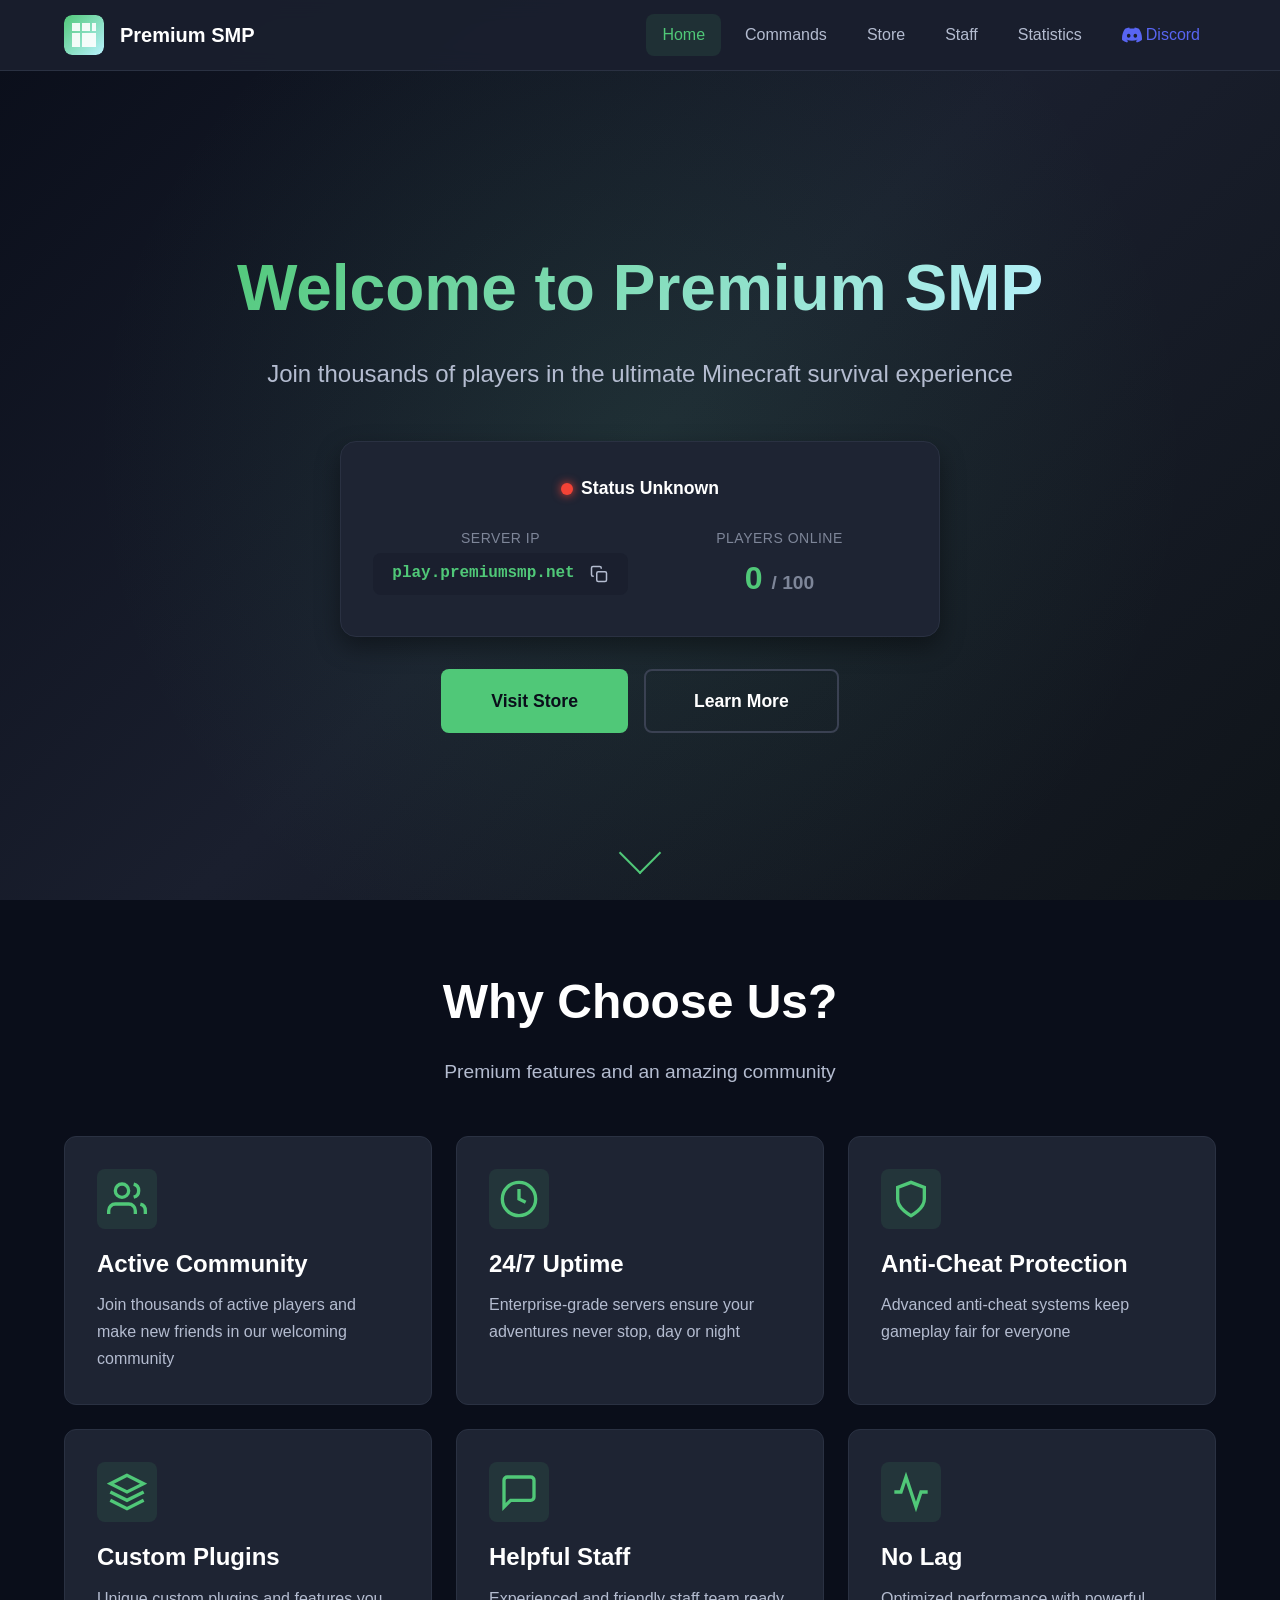
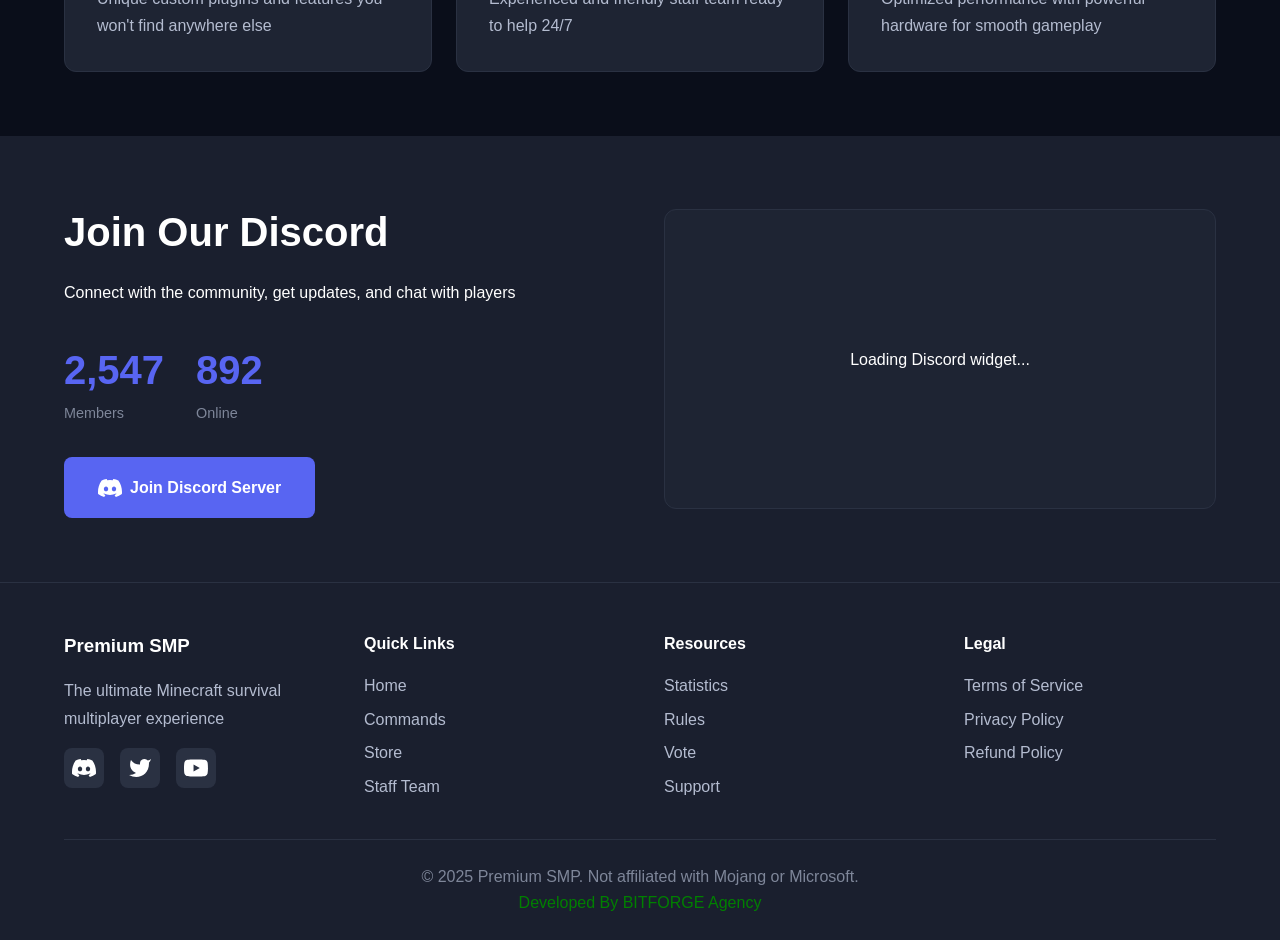
==== commit a2a163dc: "Updated The Footer Cradets" ====
--- a/index.html
+++ b/index.html
@@ -267,6 +267,7 @@
 
             <div class="footer-bottom">
                 <p>&copy; 2025 Premium SMP. Not affiliated with Mojang or Microsoft.</p>
+                <p style="color: green;">Developed By BITFORGE Agency</p>
             </div>
         </div>
     </footer>
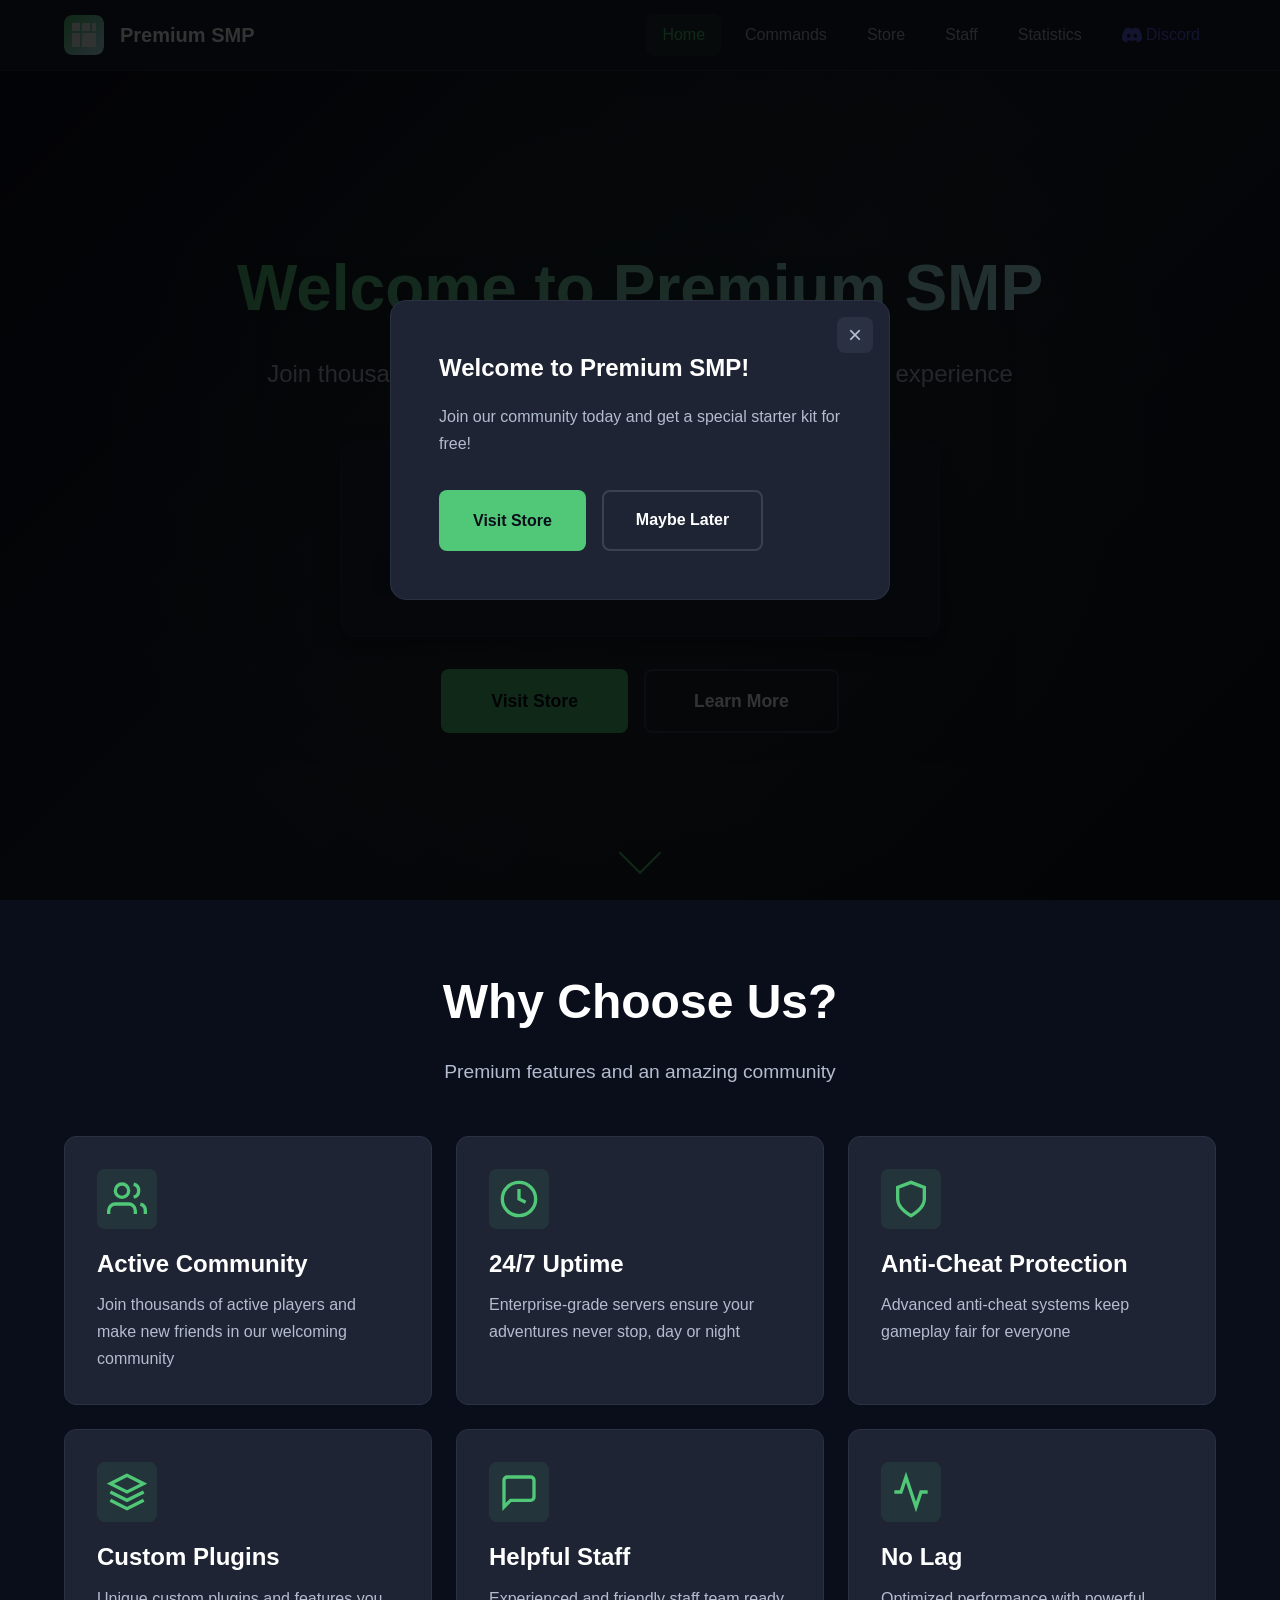
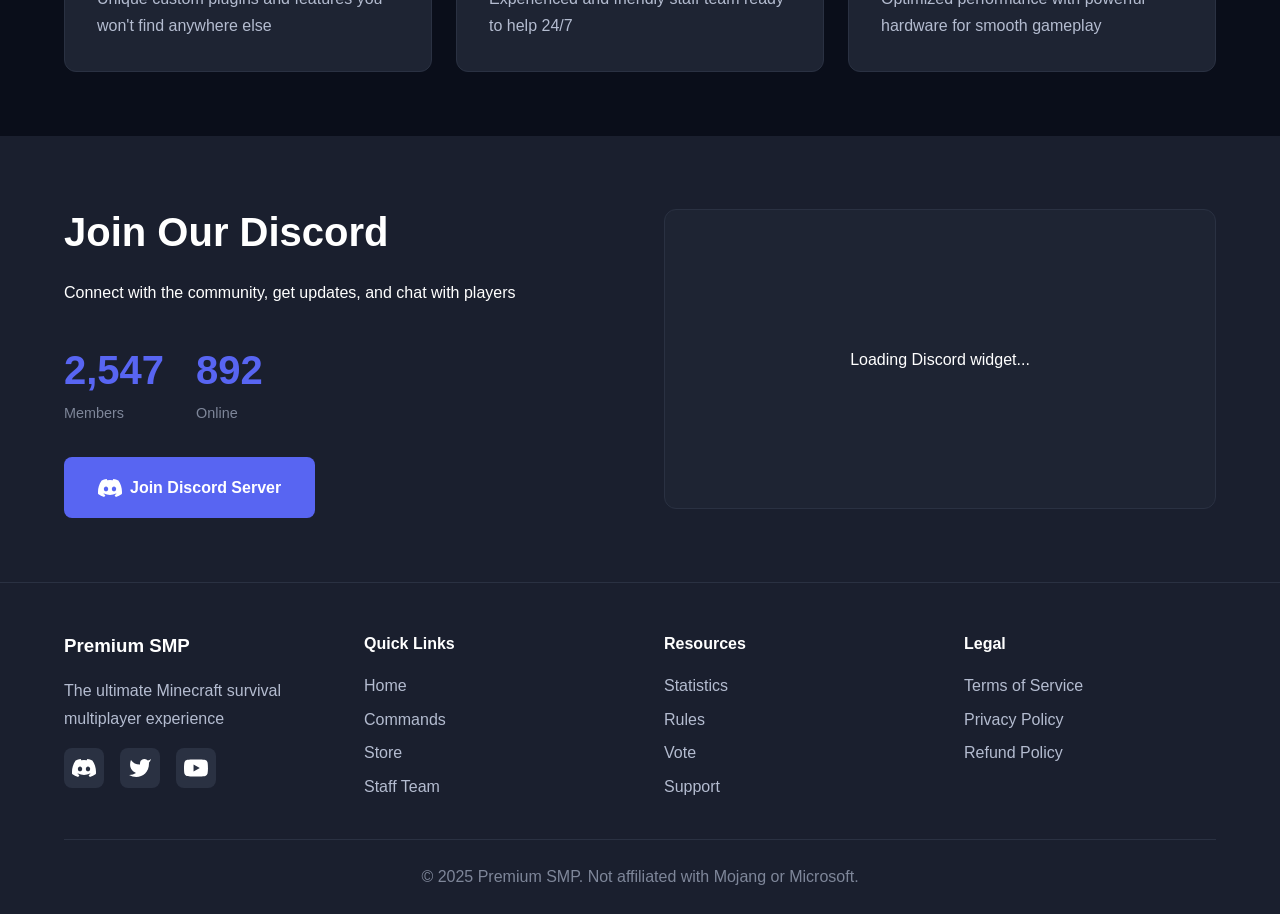
==== commit 27748926: "Updated The Footer Cradets" ====
--- a/index.html
+++ b/index.html
@@ -267,7 +267,7 @@
 
             <div class="footer-bottom">
                 <p>&copy; 2025 Premium SMP. Not affiliated with Mojang or Microsoft.</p>
-                <p style="color: green;">Developed By BITFORGE Agency</p>
+                
             </div>
         </div>
     </footer>
